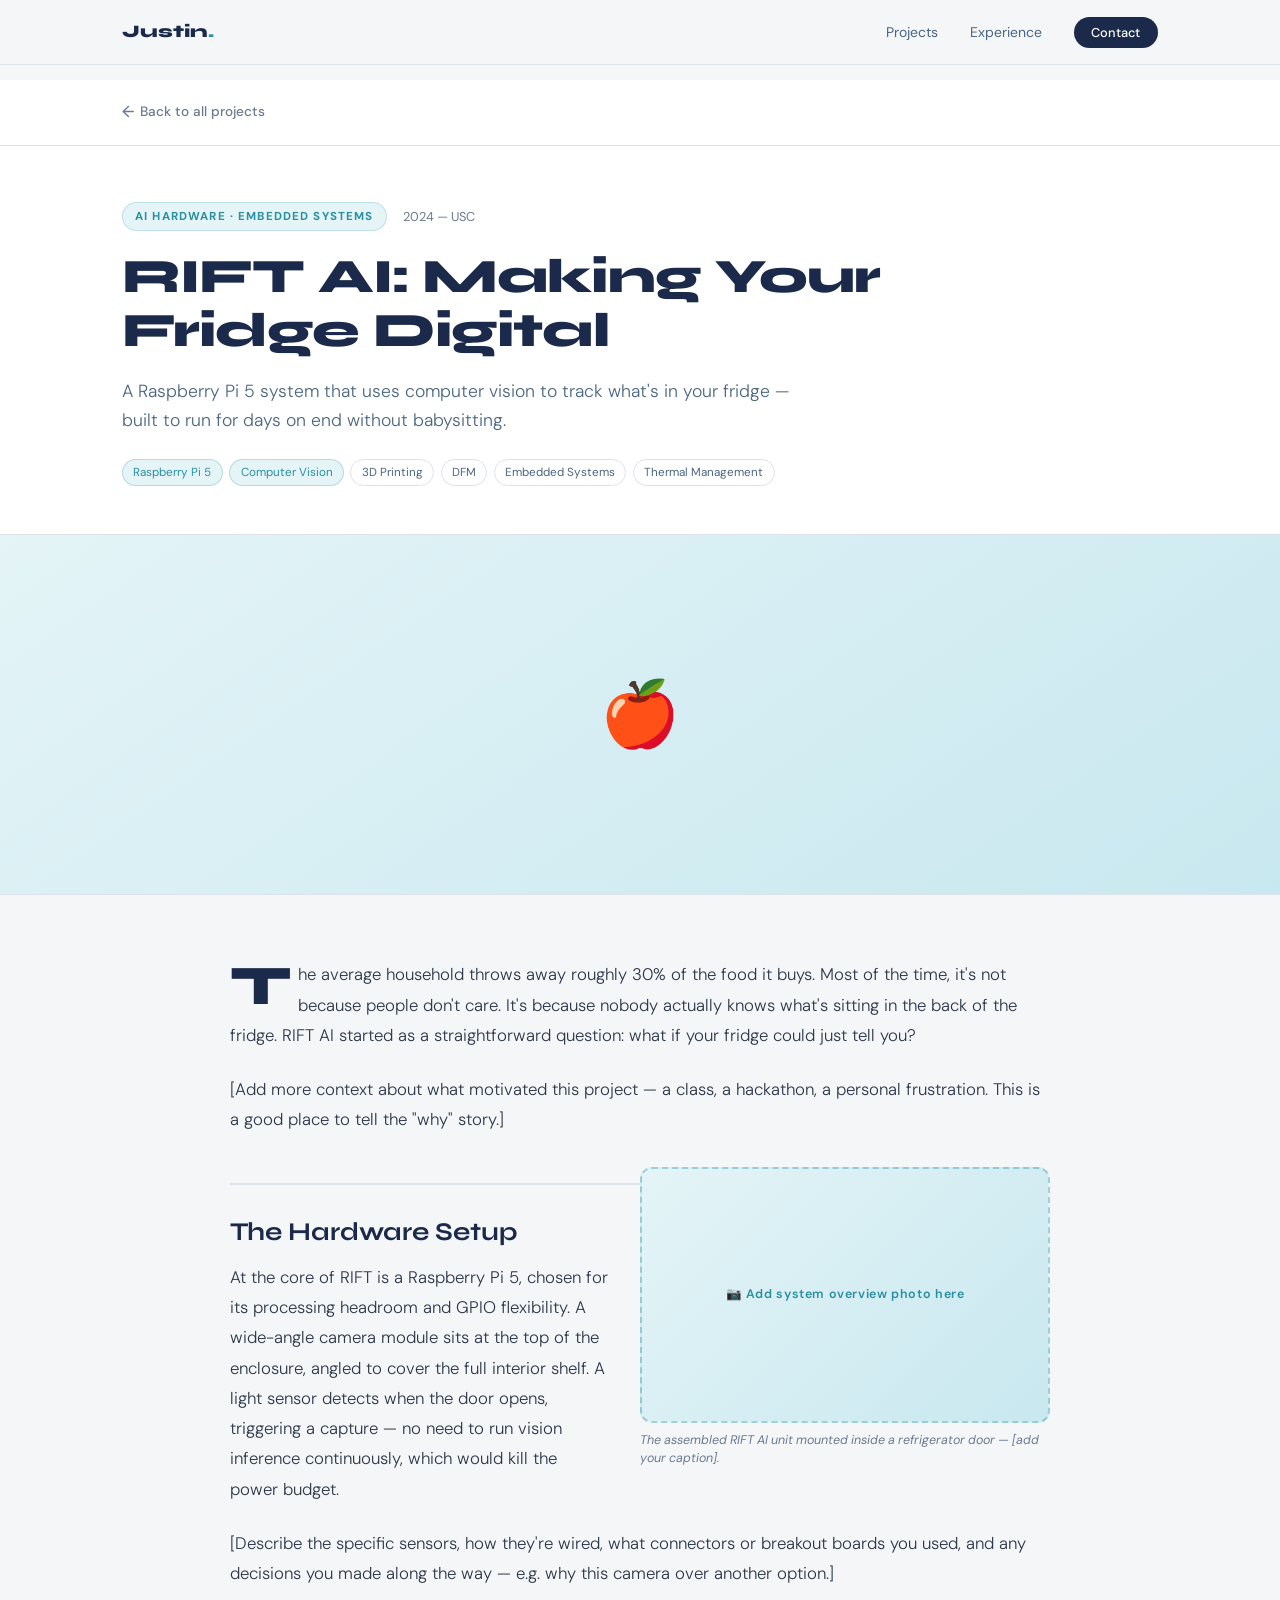
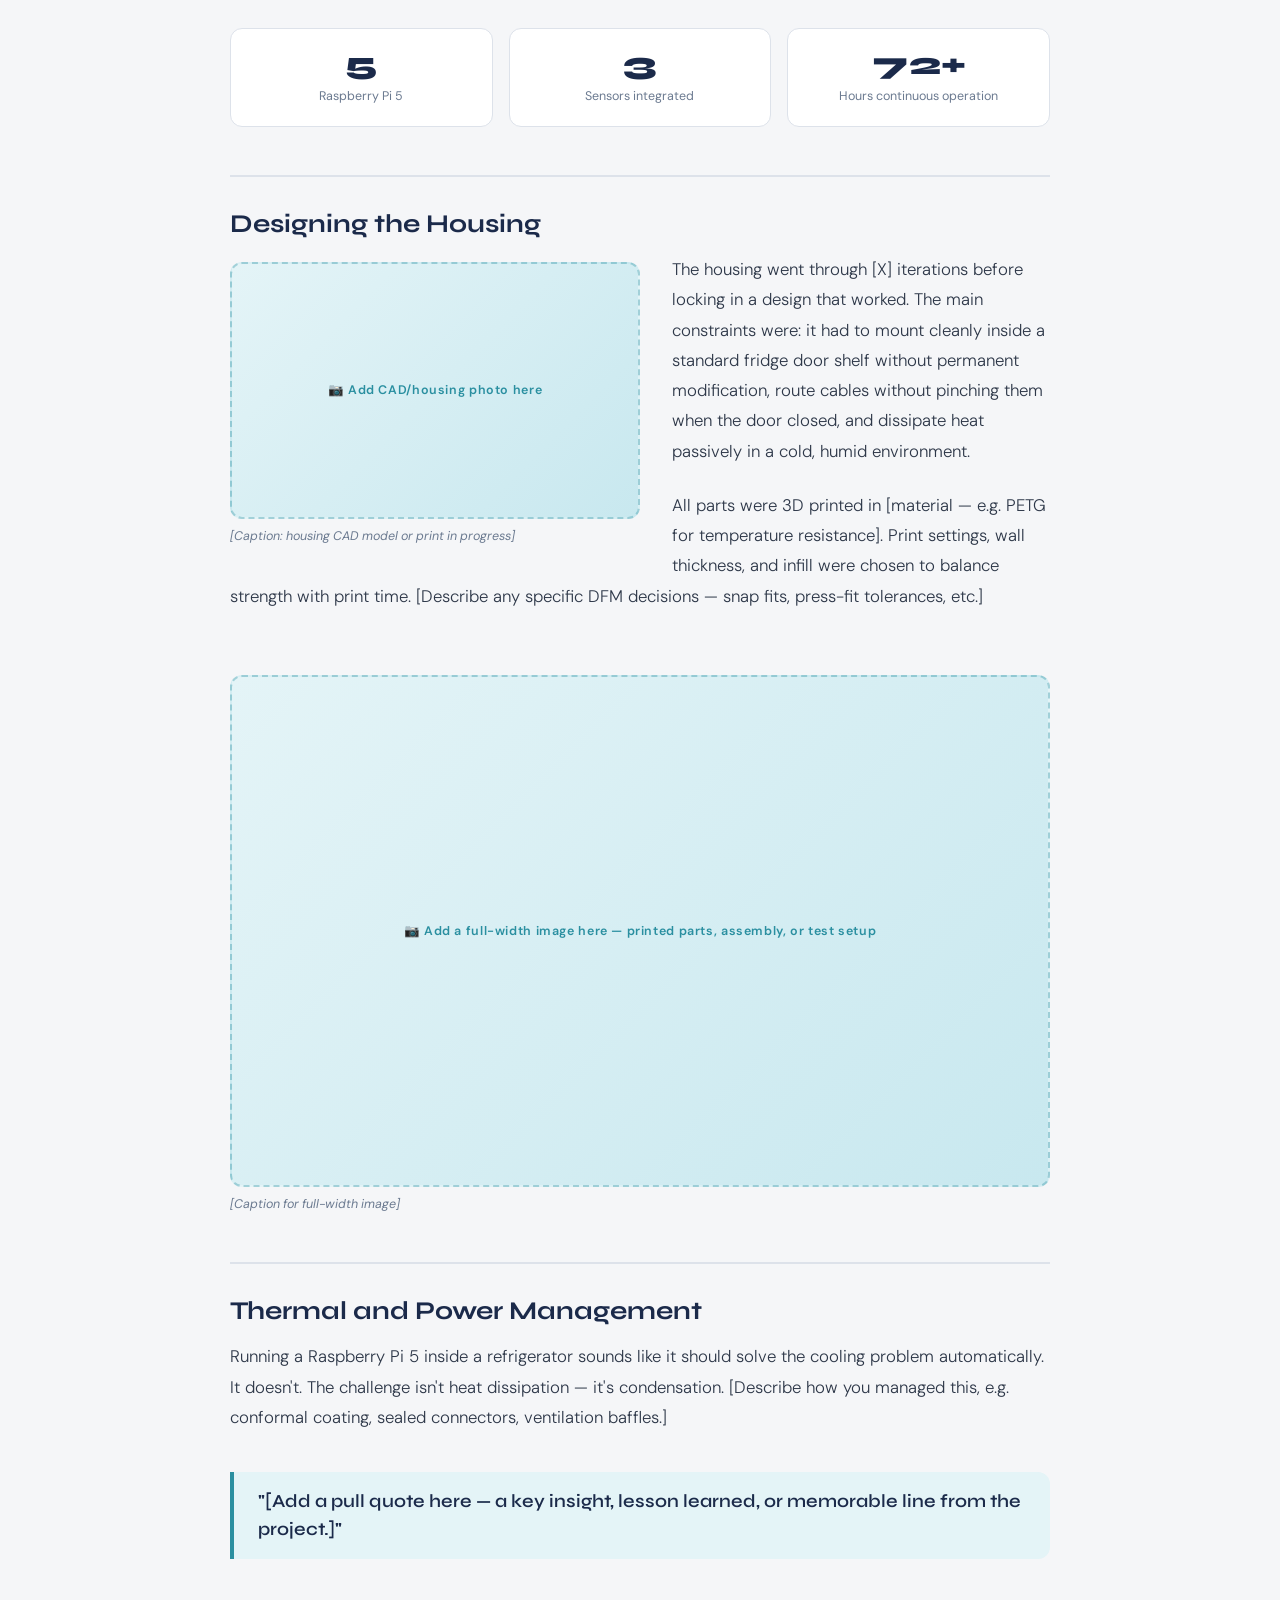
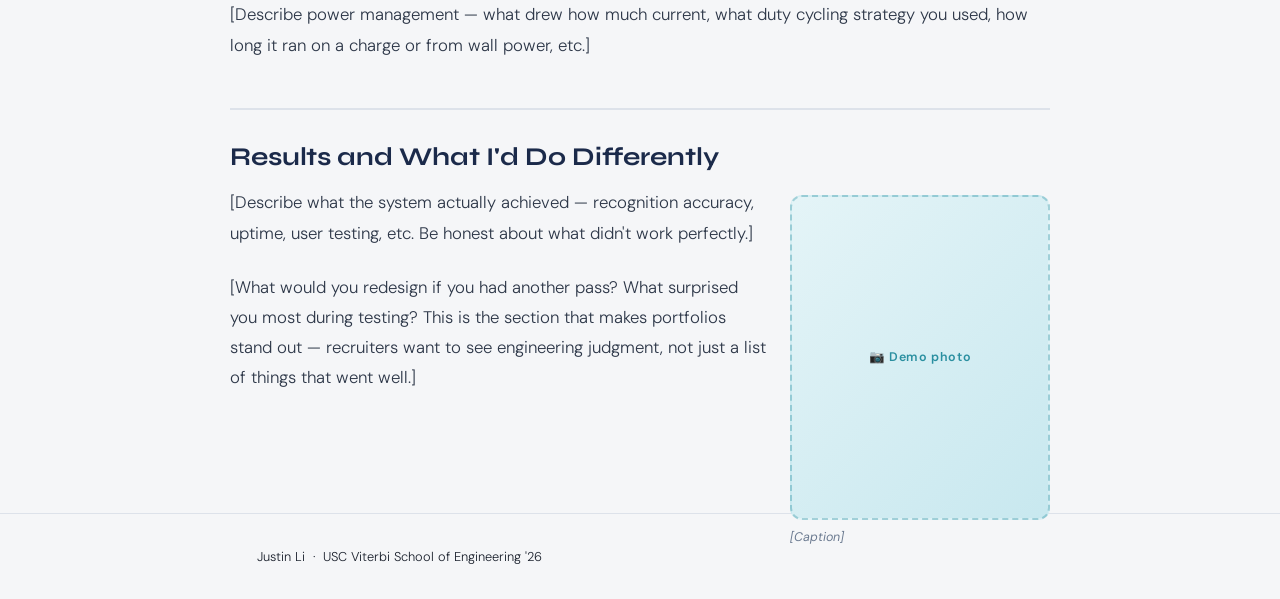
==== projects/rift-ai.html @ b32b49e5 "New" ====
<!DOCTYPE html>
<html lang="en">
<head>
  <meta charset="UTF-8" />
  <meta name="viewport" content="width=device-width, initial-scale=1.0" />
  <title>RIFT AI — Justin Li</title>
  <link rel="preconnect" href="https://fonts.googleapis.com" />
  <link rel="preconnect" href="https://fonts.gstatic.com" crossorigin />
  <link href="https://fonts.googleapis.com/css2?family=Syne:wght@400;500;600;700;800&family=DM+Sans:ital,opsz,wght@0,9..40,300;0,9..40,400;0,9..40,500;1,9..40,300&display=swap" rel="stylesheet" />
  <link rel="stylesheet" href="../style.css" />
  <link rel="stylesheet" href="project-style.css" />
</head>
<body class="project-page">

  <nav id="navbar">
    <div class="nav-inner">
      <a class="nav-logo" href="../index.html">Justin<span>.</span></a>
      <ul class="nav-links" id="navLinks">
        <li><a href="../index.html#projects">Projects</a></li>
        <li><a href="../index.html#experience">Experience</a></li>
        <li><a href="../index.html#contact" class="nav-cta">Contact</a></li>
      </ul>
      <div class="nav-toggle" id="navToggle"><span></span><span></span><span></span></div>
    </div>
  </nav>

  <div class="back-bar">
    <div class="container">
      <a href="../index.html#projects" class="back-link">Back to all projects</a>
    </div>
  </div>

  <div class="article-header">
    <div class="container">
      <div class="article-meta">
        <span class="article-category">AI Hardware · Embedded Systems</span>
        <span class="article-date">2024 — USC</span>
      </div>
      <h1 class="article-title">RIFT AI: Making Your Fridge Digital</h1>
      <p class="article-subtitle">A Raspberry Pi 5 system that uses computer vision to track what's in your fridge — built to run for days on end without babysitting.</p>
      <div class="article-tags">
        <span class="tag teal">Raspberry Pi 5</span>
        <span class="tag teal">Computer Vision</span>
        <span class="tag">3D Printing</span>
        <span class="tag">DFM</span>
        <span class="tag">Embedded Systems</span>
        <span class="tag">Thermal Management</span>
      </div>
    </div>
  </div>

  <!--
    HERO IMAGE — replace this with:
    <img src="../images/rift-hero.jpg" alt="RIFT AI device" class="article-hero-image" />
  -->
  <div class="article-hero-placeholder">🍎</div>

  <div class="article-body">
    <div class="container">
      <div class="article-content">

        <p class="lead-paragraph">
          <!-- EDIT: Replace this with your opening paragraph. Set the scene — what problem does this solve? -->
          The average household throws away roughly 30% of the food it buys. Most of the time, it's not because people don't care. It's because nobody actually knows what's sitting in the back of the fridge. RIFT AI started as a straightforward question: what if your fridge could just tell you?
        </p>

        <p>
          <!-- EDIT: Expand on the problem or motivation here. -->
          [Add more context about what motivated this project — a class, a hackathon, a personal frustration. This is a good place to tell the "why" story.]
        </p>

        <!-- IMAGE: float right alongside the next paragraph -->
        <figure class="img-right">
          <!--
            Replace with: <img src="../images/rift-overview.jpg" alt="RIFT AI system overview" />
          -->
          <div class="img-placeholder">📷 Add system overview photo here</div>
          <figcaption>The assembled RIFT AI unit mounted inside a refrigerator door — [add your caption].</figcaption>
        </figure>

        <h2>The Hardware Setup</h2>

        <p>
          <!-- EDIT: Describe the hardware you chose and why. -->
          At the core of RIFT is a Raspberry Pi 5, chosen for its processing headroom and GPIO flexibility. A wide-angle camera module sits at the top of the enclosure, angled to cover the full interior shelf. A light sensor detects when the door opens, triggering a capture — no need to run vision inference continuously, which would kill the power budget.
        </p>

        <p>
          <!-- EDIT: Go deeper on the technical tradeoffs. -->
          [Describe the specific sensors, how they're wired, what connectors or breakout boards you used, and any decisions you made along the way — e.g. why this camera over another option.]
        </p>

        <!-- STATS ROW: highlight key numbers -->
        <div class="stats-row">
          <div class="stat-box">
            <div class="num">5</div>
            <div class="desc">Raspberry Pi 5</div>
          </div>
          <div class="stat-box">
            <div class="num">3</div>
            <div class="desc">Sensors integrated</div>
          </div>
          <div class="stat-box">
            <div class="num">72+</div>
            <div class="desc">Hours continuous operation</div>
          </div>
          <!-- EDIT: Replace or add stat boxes with your real numbers -->
        </div>

        <h2>Designing the Housing</h2>

        <!-- IMAGE: float left -->
        <figure class="img-left">
          <!--
            Replace with: <img src="../images/rift-housing-cad.jpg" alt="CAD model of housing" />
          -->
          <div class="img-placeholder">📷 Add CAD/housing photo here</div>
          <figcaption>[Caption: housing CAD model or print in progress]</figcaption>
        </figure>

        <p>
          <!-- EDIT: Talk about the enclosure design process. -->
          The housing went through [X] iterations before locking in a design that worked. The main constraints were: it had to mount cleanly inside a standard fridge door shelf without permanent modification, route cables without pinching them when the door closed, and dissipate heat passively in a cold, humid environment.
        </p>

        <p>
          <!-- EDIT: DFM/print process details. -->
          All parts were 3D printed in [material — e.g. PETG for temperature resistance]. Print settings, wall thickness, and infill were chosen to balance strength with print time. [Describe any specific DFM decisions — snap fits, press-fit tolerances, etc.]
        </p>

        <div class="clearfix"></div>

        <!-- IMAGE: full width -->
        <figure class="img-center">
          <!--
            Replace with: <img src="../images/rift-printed-parts.jpg" alt="Printed parts layout" />
          -->
          <div class="img-placeholder">📷 Add a full-width image here — printed parts, assembly, or test setup</div>
          <figcaption>[Caption for full-width image]</figcaption>
        </figure>

        <h2>Thermal and Power Management</h2>

        <p>
          <!-- EDIT: Describe thermal strategy. -->
          Running a Raspberry Pi 5 inside a refrigerator sounds like it should solve the cooling problem automatically. It doesn't. The challenge isn't heat dissipation — it's condensation. [Describe how you managed this, e.g. conformal coating, sealed connectors, ventilation baffles.]
        </p>

        <div class="pullquote">
          <p>"[Add a pull quote here — a key insight, lesson learned, or memorable line from the project.]"</p>
        </div>

        <p>
          <!-- EDIT: Power strategy. -->
          [Describe power management — what drew how much current, what duty cycling strategy you used, how long it ran on a charge or from wall power, etc.]
        </p>

        <h2>Results and What I'd Do Differently</h2>

        <!-- IMAGE: small float right -->
        <figure class="img-small">
          <!--
            Replace with: <img src="../images/rift-demo.jpg" alt="RIFT in action" />
          -->
          <div class="img-placeholder tall">📷 Demo photo</div>
          <figcaption>[Caption]</figcaption>
        </figure>

        <p>
          <!-- EDIT: What worked, what didn't. Be specific. -->
          [Describe what the system actually achieved — recognition accuracy, uptime, user testing, etc. Be honest about what didn't work perfectly.]
        </p>

        <p>
          <!-- EDIT: Lessons learned. -->
          [What would you redesign if you had another pass? What surprised you most during testing? This is the section that makes portfolios stand out — recruiters want to see engineering judgment, not just a list of things that went well.]
        </p>

      </div>
    </div>
  </div>

  <footer>
    <p>Justin Li &nbsp;·&nbsp; USC Viterbi School of Engineering '26</p>
  </footer>

  <script>
    const navbar = document.getElementById('navbar');
    window.addEventListener('scroll', () => navbar.classList.toggle('scrolled', window.scrollY > 20));
    const toggle = document.getElementById('navToggle');
    const navLinks = document.getElementById('navLinks');
    toggle.addEventListener('click', () => navLinks.classList.toggle('open'));
    navLinks.querySelectorAll('a').forEach(l => l.addEventListener('click', () => navLinks.classList.remove('open')));
  </script>

</body>
</html>
---- style.css ----
/* ============================================================
   TOKENS
============================================================ */
:root {
  --bg:        #F5F6F8;
  --surface:   #FFFFFF;
  --navy:      #1B2A4A;
  --teal:      #2A8FA0;
  --teal-lt:   #E4F4F7;
  --slate:     #4A6680;
  --text:      #1A202C;
  --muted:     #6B7A90;
  --border:    #DDE2EA;
  --radius:    12px;
  --shadow:    0 2px 12px rgba(27,42,74,0.07);
  --shadow-lg: 0 8px 32px rgba(27,42,74,0.12);
  --transition: 0.25s cubic-bezier(0.4, 0, 0.2, 1);
}

/* ============================================================
   RESET & BASE
============================================================ */
*, *::before, *::after { box-sizing: border-box; margin: 0; padding: 0; }
html { scroll-behavior: smooth; font-size: 16px; }
body {
  font-family: 'DM Sans', sans-serif;
  background: var(--bg);
  color: var(--text);
  line-height: 1.65;
  -webkit-font-smoothing: antialiased;
}
img { max-width: 100%; display: block; }
a { color: inherit; text-decoration: none; }
ul { list-style: none; }

/* ============================================================
   TYPOGRAPHY
============================================================ */
h1, h2, h3, h4 {
  font-family: 'Syne', sans-serif;
  line-height: 1.15;
  color: var(--navy);
}
h1 { font-size: clamp(2.2rem, 5vw, 3.6rem); font-weight: 800; letter-spacing: -0.02em; }
h2 { font-size: clamp(1.5rem, 3vw, 2.2rem); font-weight: 700; }
h3 { font-size: 1.1rem; font-weight: 600; }
h4 { font-size: 0.85rem; font-weight: 600; letter-spacing: 0.08em; text-transform: uppercase; color: var(--teal); }
p  { font-weight: 300; color: var(--text); }

.label {
  font-family: 'Syne', sans-serif;
  font-size: 0.75rem;
  font-weight: 600;
  letter-spacing: 0.1em;
  text-transform: uppercase;
  color: var(--teal);
  display: block;
  margin-bottom: 0.5rem;
}

/* ============================================================
   LAYOUT
============================================================ */
.container { max-width: 1100px; margin: 0 auto; padding: 0 2rem; }
.section   { padding: 5rem 0; }

/* ============================================================
   NAV
============================================================ */
nav {
  position: fixed;
  top: 0; left: 0; right: 0;
  z-index: 100;
  background: rgba(245,246,248,0.92);
  backdrop-filter: blur(12px);
  -webkit-backdrop-filter: blur(12px);
  border-bottom: 1px solid var(--border);
  transition: box-shadow var(--transition);
}
nav.scrolled { box-shadow: var(--shadow); }
.nav-inner {
  max-width: 1100px;
  margin: 0 auto;
  padding: 0 2rem;
  height: 64px;
  display: flex;
  align-items: center;
  justify-content: space-between;
}
.nav-logo {
  font-family: 'Syne', sans-serif;
  font-weight: 800;
  font-size: 1.1rem;
  color: var(--navy);
}
.nav-logo span { color: var(--teal); }
.nav-links { display: flex; gap: 2rem; align-items: center; }
.nav-links a { font-size: 0.875rem; color: var(--slate); transition: color var(--transition); }
.nav-links a:hover { color: var(--navy); }
.nav-cta {
  background: var(--navy) !important;
  color: #fff !important;
  padding: 0.45rem 1.1rem;
  border-radius: 100px;
  font-size: 0.8rem !important;
  font-weight: 500 !important;
  transition: background var(--transition) !important;
}
.nav-cta:hover { background: var(--teal) !important; }
.nav-toggle {
  display: none;
  flex-direction: column;
  gap: 5px;
  cursor: pointer;
  padding: 4px;
}
.nav-toggle span { display: block; width: 22px; height: 2px; background: var(--navy); border-radius: 2px; }

/* ============================================================
   BUTTONS
============================================================ */
.btn {
  display: inline-flex;
  align-items: center;
  gap: 0.4rem;
  padding: 0.65rem 1.4rem;
  border-radius: 100px;
  font-size: 0.875rem;
  font-weight: 500;
  transition: all var(--transition);
  cursor: pointer;
  font-family: 'DM Sans', sans-serif;
  border: 2px solid transparent;
}
.btn-primary { background: var(--navy); color: #fff; border-color: var(--navy); }
.btn-primary:hover { background: var(--teal); border-color: var(--teal); }
.btn-outline { background: transparent; color: var(--navy); border-color: var(--border); }
.btn-outline:hover { border-color: var(--navy); background: var(--surface); }
.btn-ghost { background: transparent; color: var(--teal); border-color: var(--teal-lt); }
.btn-ghost:hover { background: var(--teal-lt); }

/* ============================================================
   TAGS
============================================================ */
.tag {
  background: var(--surface);
  border: 1px solid var(--border);
  color: var(--slate);
  font-size: 0.73rem;
  padding: 0.2rem 0.65rem;
  border-radius: 100px;
  font-weight: 400;
}
.tag.teal {
  background: var(--teal-lt);
  border-color: rgba(42,143,160,0.25);
  color: var(--teal);
}

/* ============================================================
   FOOTER
============================================================ */
footer {
  text-align: center;
  padding: 2rem;
  font-size: 0.8rem;
  color: var(--muted);
  border-top: 1px solid var(--border);
}

/* ============================================================
   FADE-UP ANIMATION
============================================================ */
.fade-up {
  opacity: 0;
  transform: translateY(20px);
  transition: opacity 0.55s ease, transform 0.55s ease;
}
.fade-up.visible { opacity: 1; transform: translateY(0); }

/* ============================================================
   RESPONSIVE NAV
============================================================ */
@media (max-width: 600px) {
  .nav-links { display: none; }
  .nav-links.open {
    display: flex;
    flex-direction: column;
    position: fixed;
    top: 64px; left: 0; right: 0;
    background: var(--surface);
    padding: 1.5rem 2rem;
    border-bottom: 1px solid var(--border);
    box-shadow: var(--shadow-lg);
    gap: 1.2rem;
    z-index: 99;
  }
  .nav-toggle { display: flex; }
}
---- projects/project-style.css ----
/* ============================================================
   PROJECT ARTICLE PAGE STYLES
   Inherits tokens from ../style.css — link both stylesheets
============================================================ */

/* ============================================================
   PAGE LAYOUT
============================================================ */
.project-page { padding-top: 80px; }

/* ============================================================
   BACK BUTTON
============================================================ */
.back-bar {
  padding: 1.2rem 0;
  border-bottom: 1px solid var(--border);
  background: var(--surface);
}

.back-link {
  display: inline-flex;
  align-items: center;
  gap: 0.4rem;
  font-size: 0.85rem;
  color: var(--muted);
  font-weight: 500;
  transition: color var(--transition);
}

.back-link:hover { color: var(--teal); }
.back-link::before { content: '←'; font-size: 1rem; }

/* ============================================================
   ARTICLE HEADER
============================================================ */
.article-header {
  background: var(--surface);
  border-bottom: 1px solid var(--border);
  padding: 3.5rem 0 3rem;
}

.article-meta {
  display: flex;
  align-items: center;
  gap: 1rem;
  flex-wrap: wrap;
  margin-bottom: 1.2rem;
}

.article-category {
  font-size: 0.72rem;
  font-weight: 700;
  letter-spacing: 0.1em;
  text-transform: uppercase;
  color: var(--teal);
  background: var(--teal-lt);
  padding: 0.25rem 0.75rem;
  border-radius: 100px;
  border: 1px solid rgba(42,143,160,0.2);
}

.article-date {
  font-size: 0.8rem;
  color: var(--muted);
}

.article-title {
  font-size: clamp(1.9rem, 4vw, 3rem);
  font-weight: 800;
  color: var(--navy);
  line-height: 1.12;
  margin-bottom: 1.2rem;
  max-width: 820px;
}

.article-subtitle {
  font-size: 1.1rem;
  color: var(--slate);
  font-weight: 300;
  line-height: 1.65;
  max-width: 680px;
  margin-bottom: 1.5rem;
}

.article-tags { display: flex; flex-wrap: wrap; gap: 0.4rem; }

/* ============================================================
   HERO IMAGE (full-width, below header)
============================================================ */
.article-hero-image {
  width: 100%;
  max-height: 520px;
  object-fit: cover;
  display: block;
  border-bottom: 1px solid var(--border);
}

/* Placeholder for hero image when none is provided */
.article-hero-placeholder {
  width: 100%;
  height: 360px;
  background: linear-gradient(145deg, var(--teal-lt), #C8E8EF);
  display: flex;
  align-items: center;
  justify-content: center;
  font-size: 4rem;
  border-bottom: 1px solid var(--border);
  color: var(--teal);
}

/* ============================================================
   ARTICLE BODY
============================================================ */
.article-body {
  padding: 4rem 0 6rem;
}

.article-content {
  max-width: 820px;
  margin: 0 auto;
}

/* ============================================================
   TYPOGRAPHY INSIDE ARTICLE
============================================================ */
.article-content p {
  font-size: 1.05rem;
  line-height: 1.8;
  color: #2D3748;
  margin-bottom: 1.5rem;
  font-weight: 300;
}

.article-content h2 {
  font-size: 1.6rem;
  font-weight: 700;
  color: var(--navy);
  margin: 3rem 0 1rem;
  padding-top: 2rem;
  border-top: 2px solid var(--border);
}

.article-content h2:first-child { border-top: none; padding-top: 0; margin-top: 0; }

.article-content h3 {
  font-size: 1.15rem;
  font-weight: 600;
  color: var(--navy);
  margin: 2rem 0 0.75rem;
}

/* Drop cap on first paragraph */
.article-content .lead-paragraph::first-letter {
  font-family: 'Syne', sans-serif;
  font-size: 3.5rem;
  font-weight: 800;
  color: var(--navy);
  float: left;
  line-height: 0.75;
  margin: 0.1em 0.1em 0 0;
}

/* ============================================================
   INLINE IMAGES
   Use these classes on <figure> elements throughout your article
============================================================ */

/* Image floated to the right, text wraps left */
figure.img-right {
  float: right;
  margin: 0.5rem 0 1.5rem 2rem;
  max-width: 420px;
  width: 50%;
}

/* Image floated to the left, text wraps right */
figure.img-left {
  float: left;
  margin: 0.5rem 2rem 1.5rem 0;
  max-width: 420px;
  width: 50%;
}

/* Full-width centered image — clears floats */
figure.img-center {
  clear: both;
  margin: 2.5rem 0;
  width: 100%;
}

/* Small image — about a third of the column */
figure.img-small {
  float: right;
  margin: 0.5rem 0 1.5rem 1.5rem;
  max-width: 260px;
  width: 35%;
}

/* Shared figure styles */
figure.img-right img,
figure.img-left img,
figure.img-center img,
figure.img-small img {
  width: 100%;
  border-radius: var(--radius);
  border: 1px solid var(--border);
  display: block;
  box-shadow: var(--shadow);
}

/* Caption */
figcaption {
  font-size: 0.78rem;
  color: var(--muted);
  margin-top: 0.5rem;
  line-height: 1.5;
  font-style: italic;
}

/* Image placeholder (remove when you add a real image) */
.img-placeholder {
  width: 100%;
  aspect-ratio: 16/10;
  background: linear-gradient(135deg, var(--teal-lt), #C8E8EF);
  border-radius: var(--radius);
  border: 2px dashed rgba(42,143,160,0.35);
  display: flex;
  flex-direction: column;
  align-items: center;
  justify-content: center;
  color: var(--teal);
  font-size: 0.78rem;
  font-weight: 600;
  letter-spacing: 0.05em;
  gap: 0.4rem;
}

.img-placeholder.tall { aspect-ratio: 4/5; }
.img-placeholder.square { aspect-ratio: 1/1; }

/* ============================================================
   CALLOUT / PULL QUOTE
============================================================ */
.pullquote {
  border-left: 4px solid var(--teal);
  padding: 1rem 1.5rem;
  margin: 2.5rem 0;
  background: var(--teal-lt);
  border-radius: 0 var(--radius) var(--radius) 0;
  clear: both;
}

.pullquote p {
  font-family: 'Syne', sans-serif;
  font-size: 1.15rem !important;
  font-weight: 600 !important;
  color: var(--navy) !important;
  line-height: 1.5 !important;
  margin: 0 !important;
}

/* ============================================================
   STATS ROW (highlight numbers inline)
============================================================ */
.stats-row {
  display: grid;
  grid-template-columns: repeat(auto-fit, minmax(140px, 1fr));
  gap: 1rem;
  margin: 2.5rem 0;
  clear: both;
}

.stat-box {
  background: var(--surface);
  border: 1px solid var(--border);
  border-radius: var(--radius);
  padding: 1.2rem;
  text-align: center;
}

.stat-box .num {
  font-family: 'Syne', sans-serif;
  font-size: 2rem;
  font-weight: 800;
  color: var(--navy);
  line-height: 1;
}

.stat-box .desc {
  font-size: 0.78rem;
  color: var(--muted);
  margin-top: 0.35rem;
}

/* ============================================================
   CLEARFIX (after floated images)
============================================================ */
.clearfix::after { content: ''; display: table; clear: both; }

/* ============================================================
   RESPONSIVE
============================================================ */
@media (max-width: 700px) {
  figure.img-right,
  figure.img-left,
  figure.img-small {
    float: none;
    width: 100%;
    max-width: 100%;
    margin: 1.5rem 0;
  }
  .article-content p { font-size: 1rem; }
}
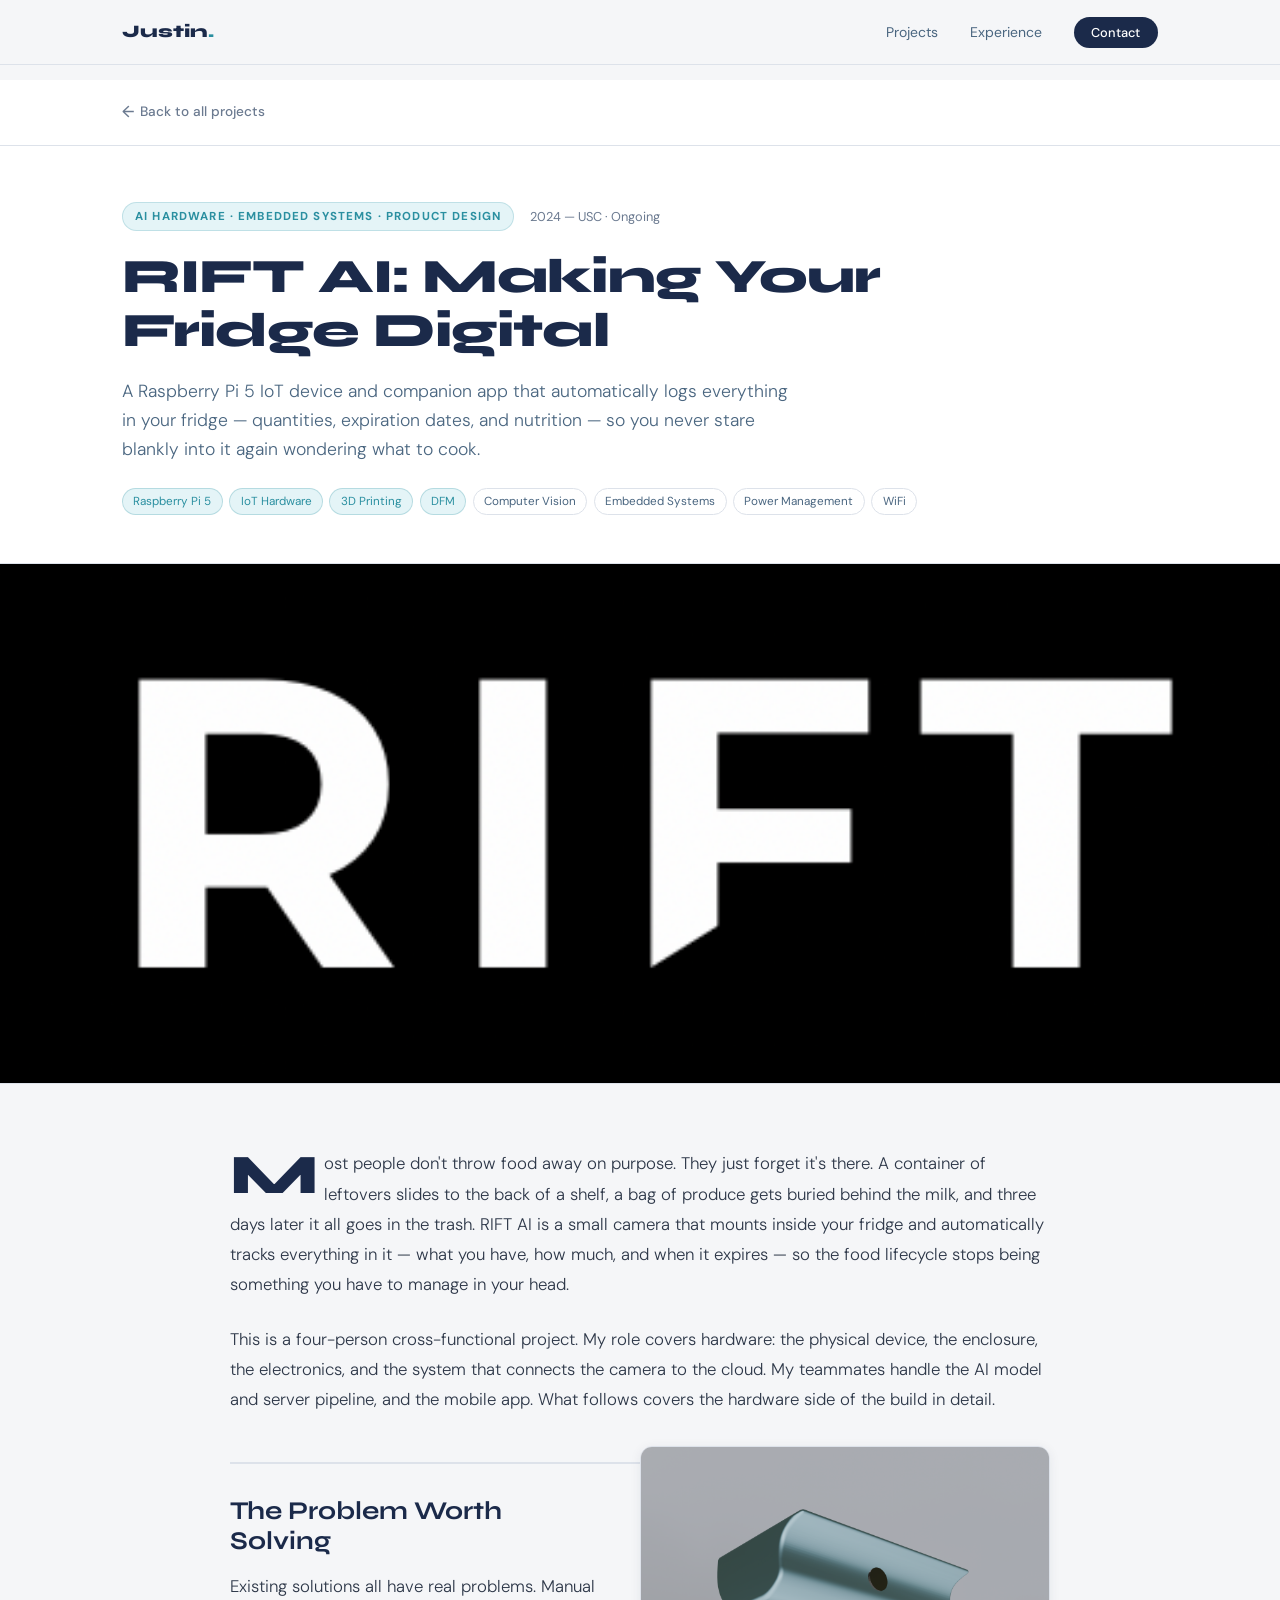
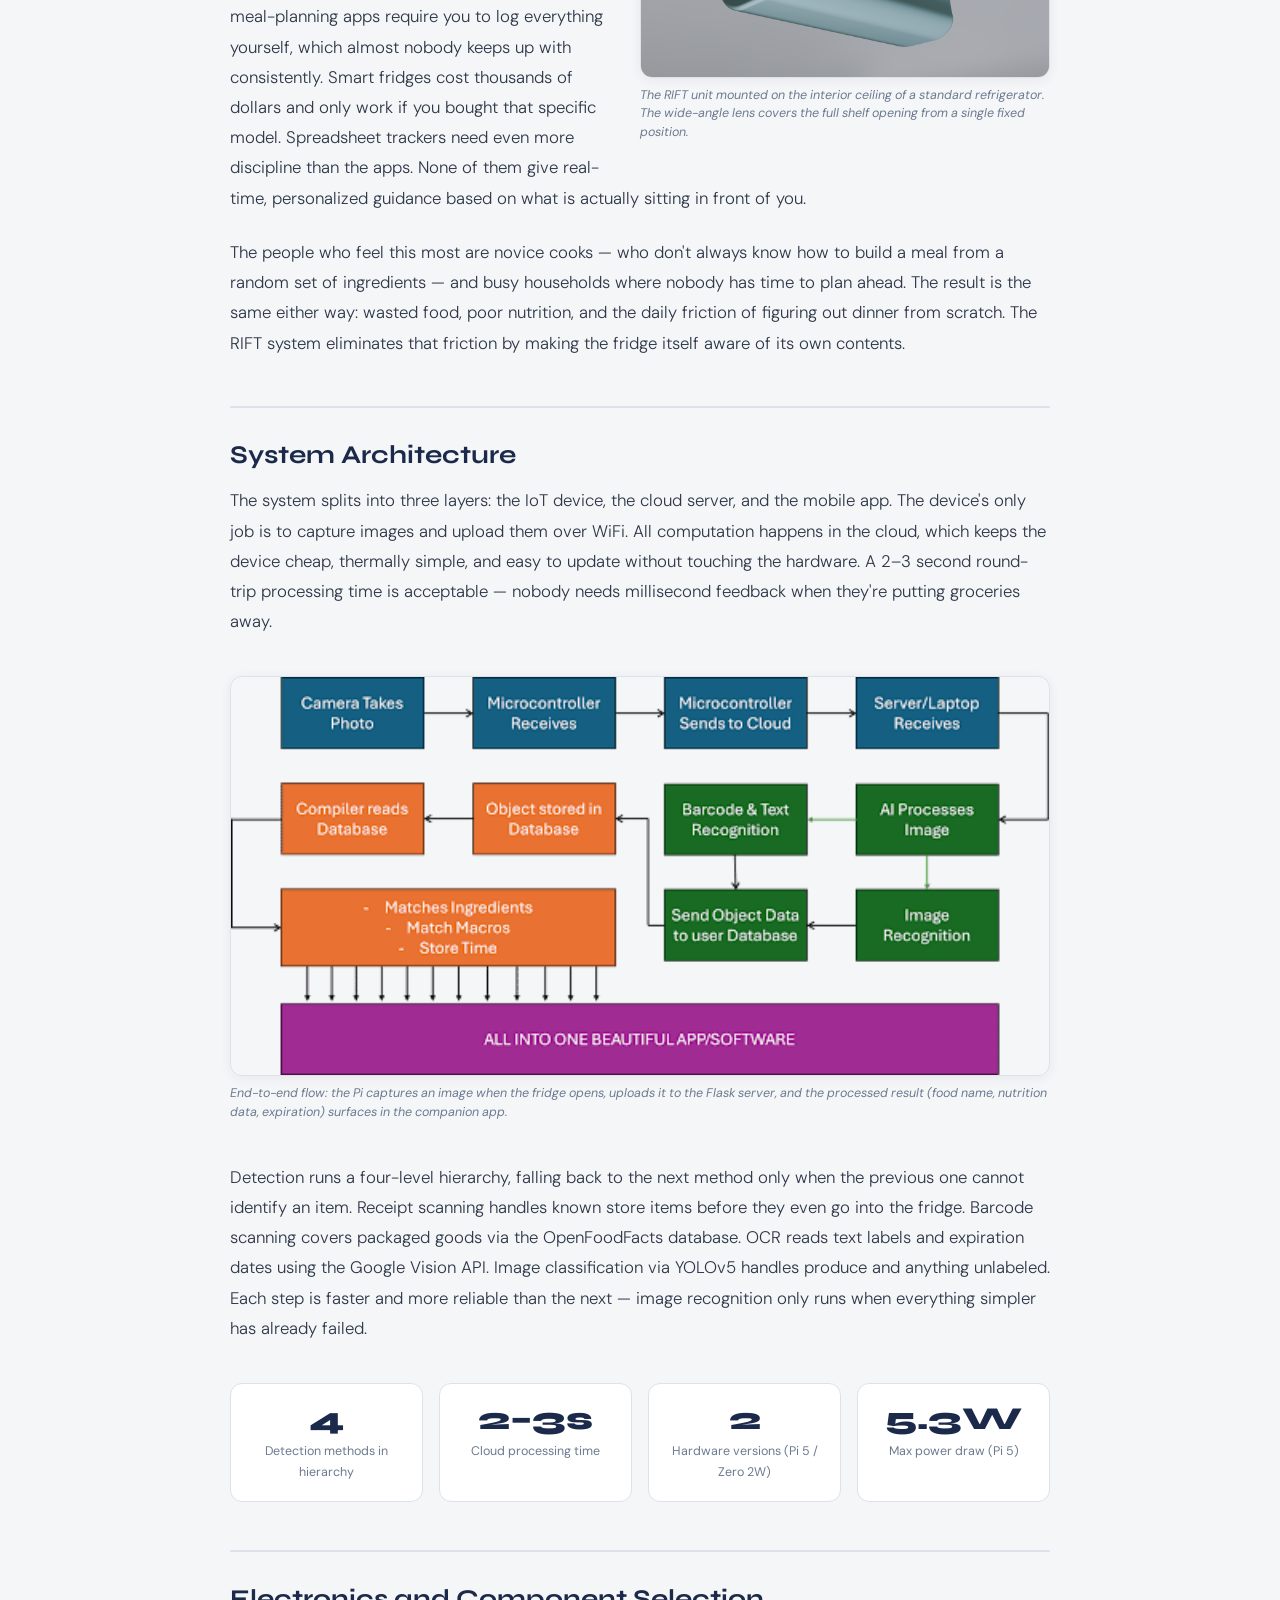
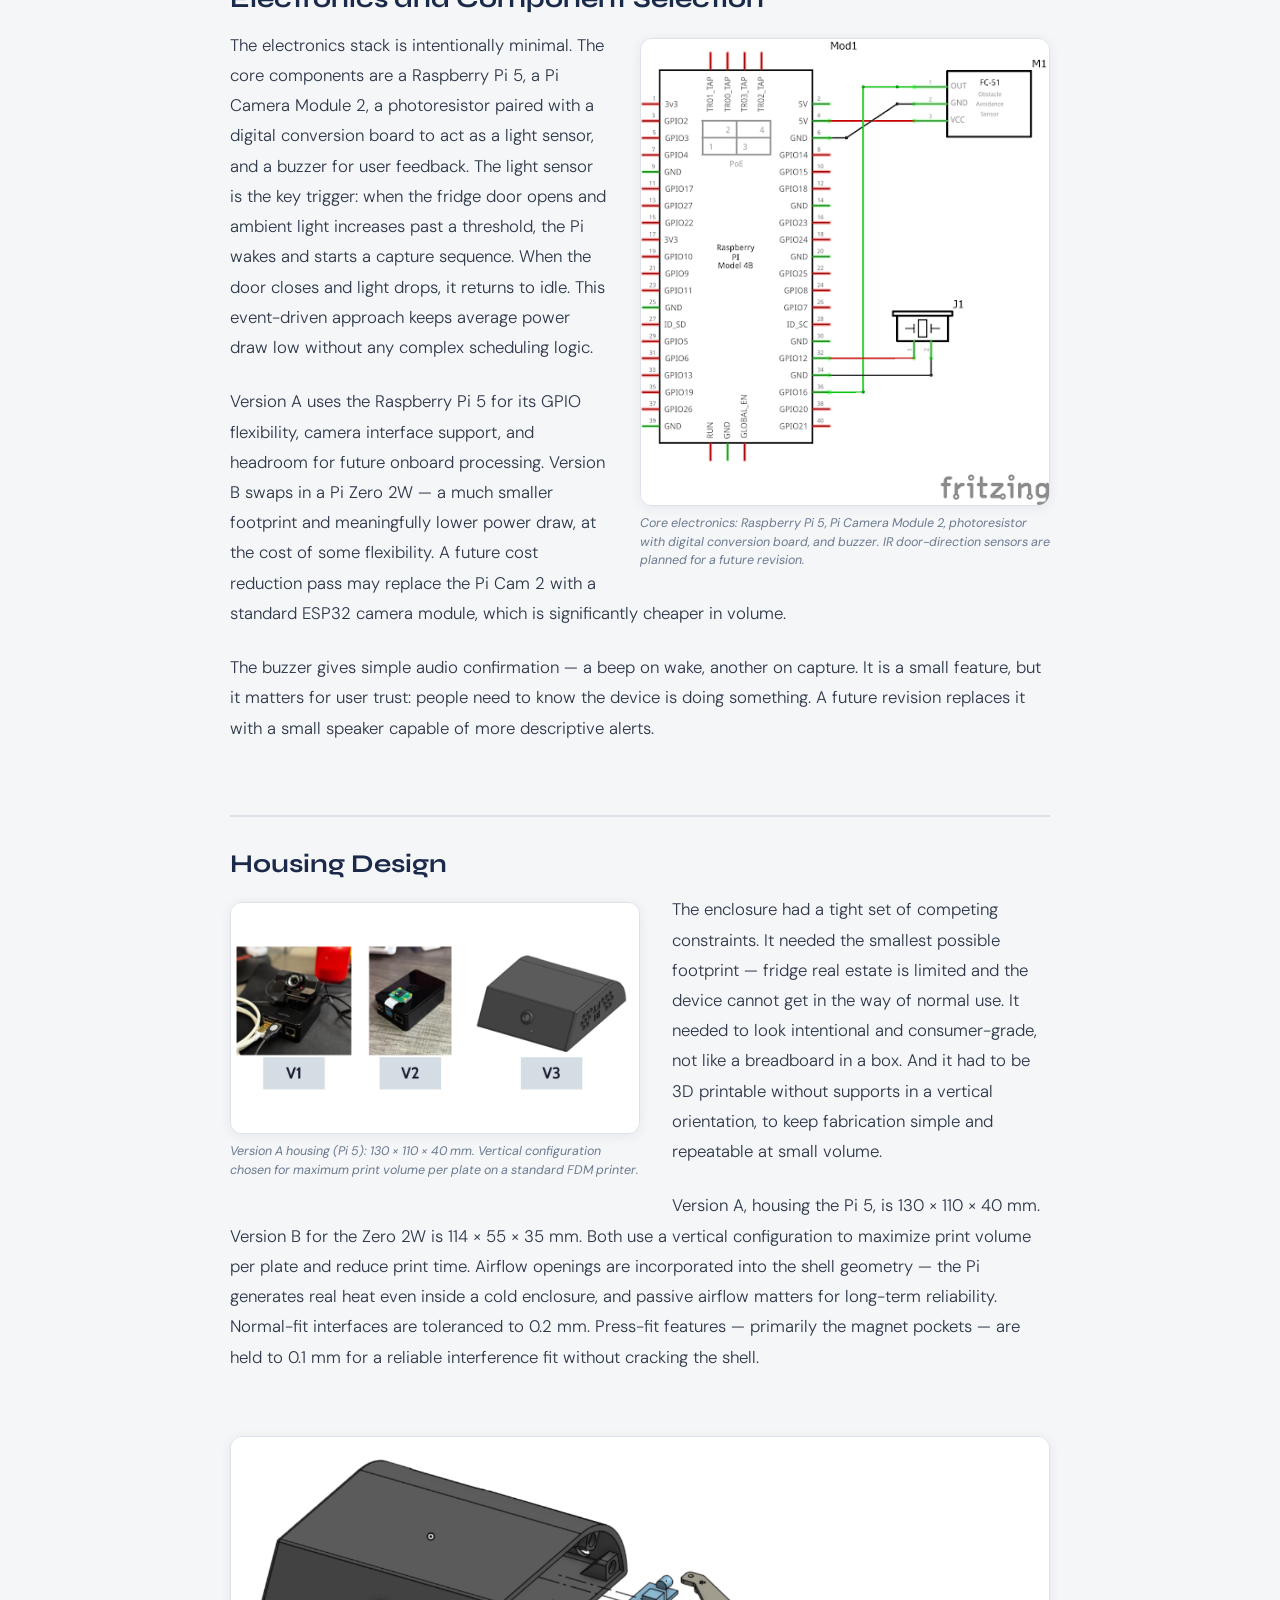
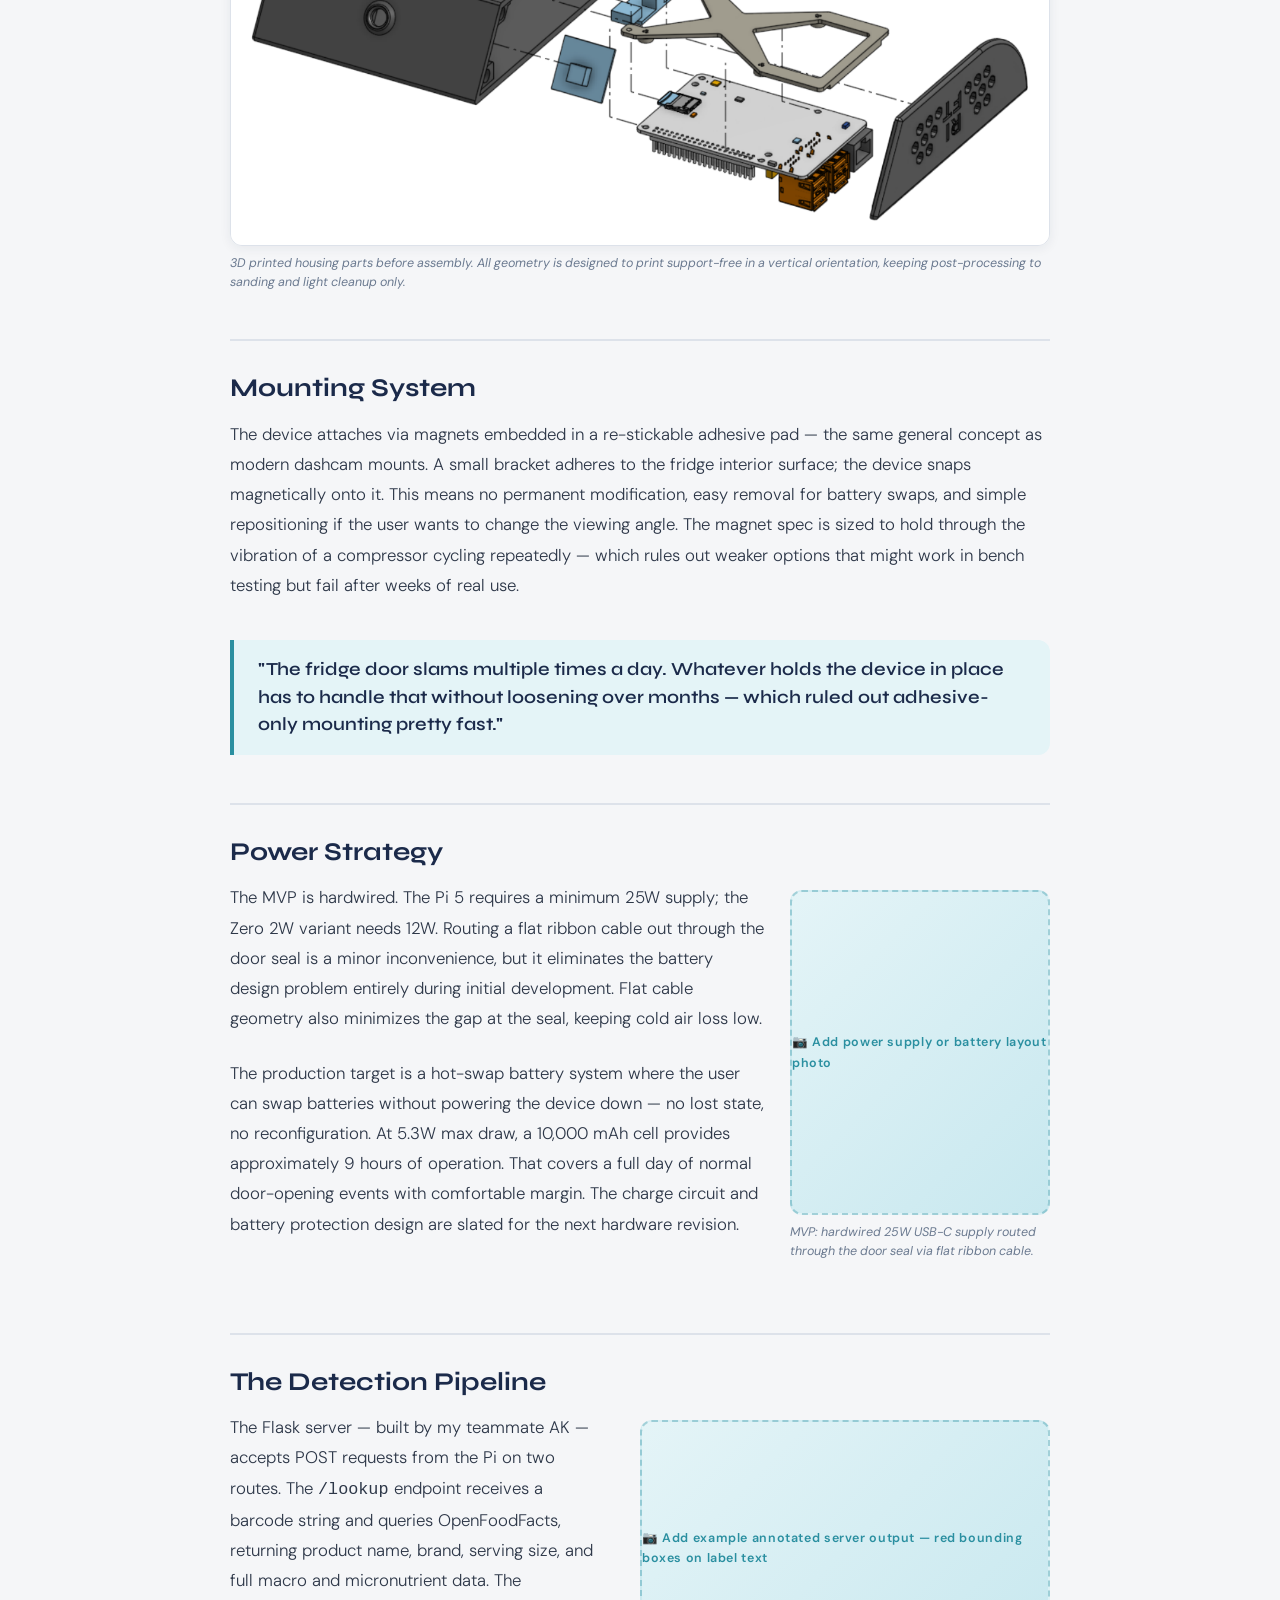
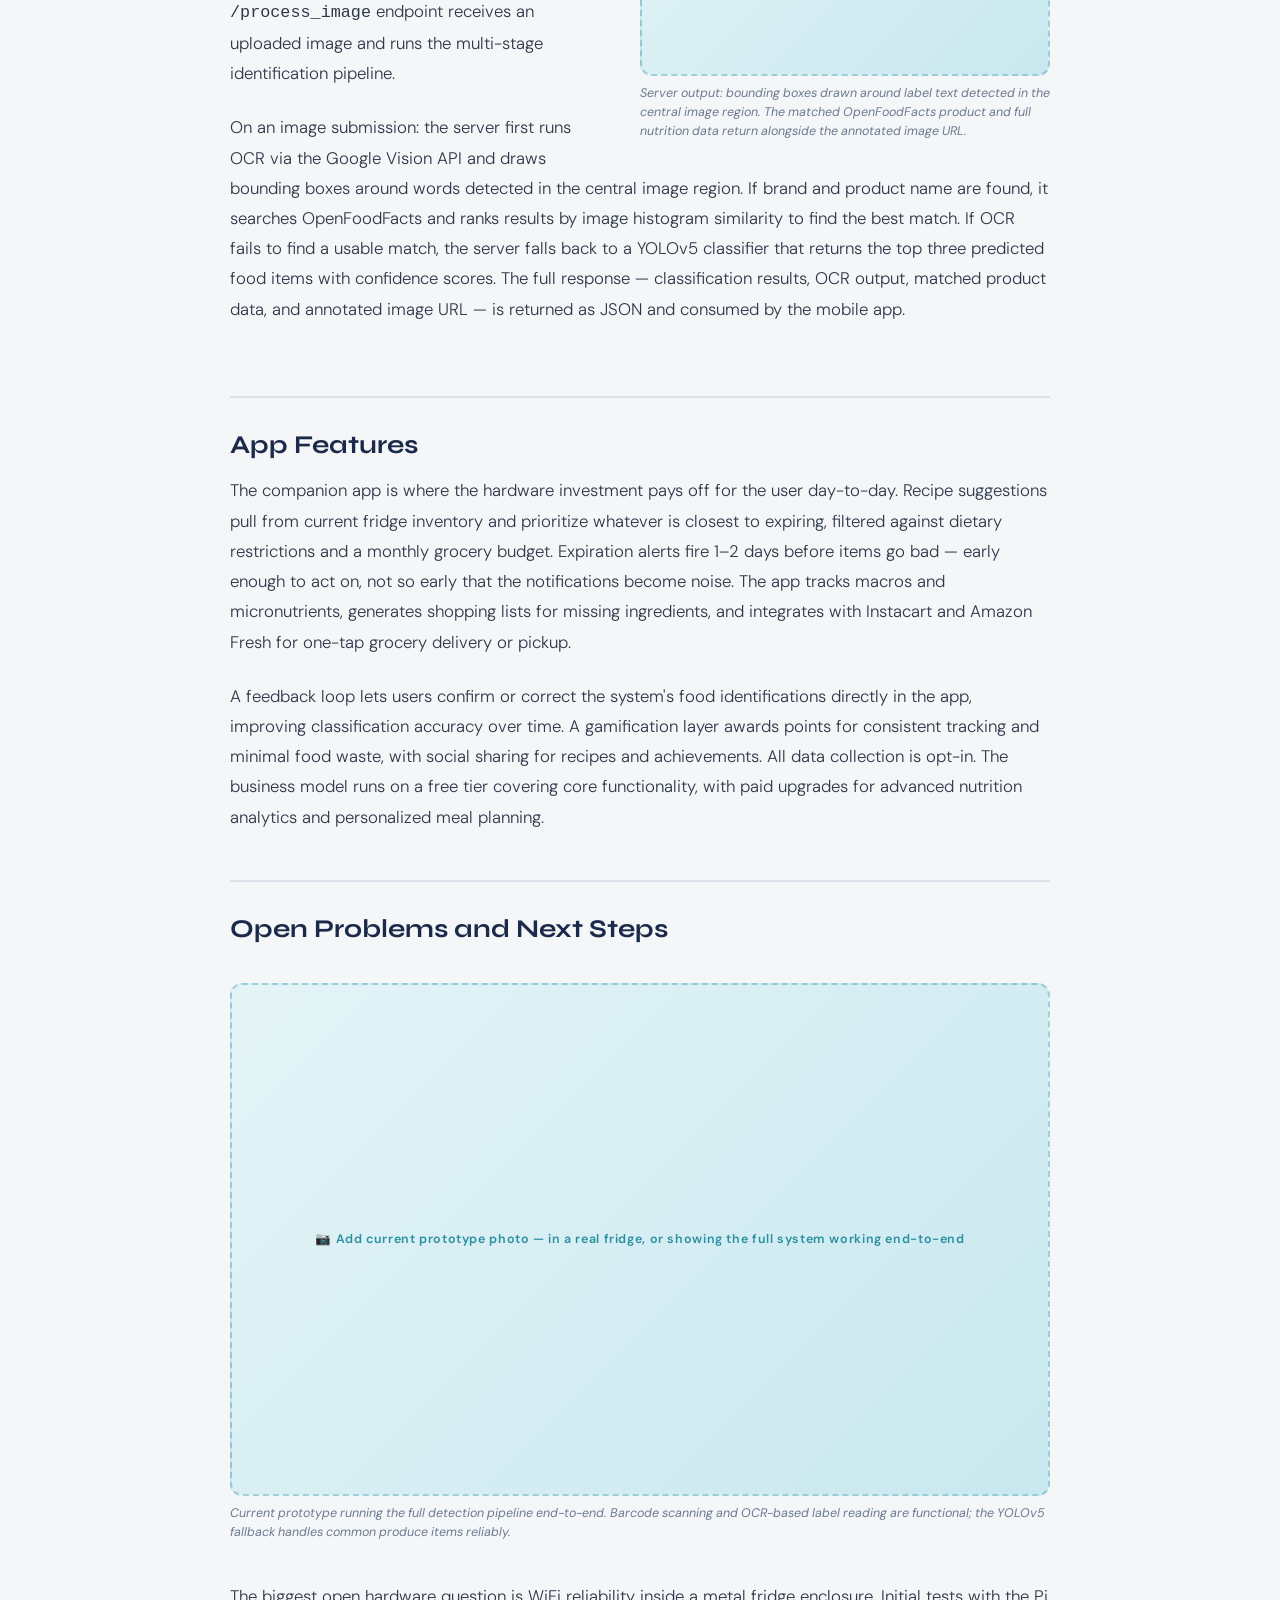
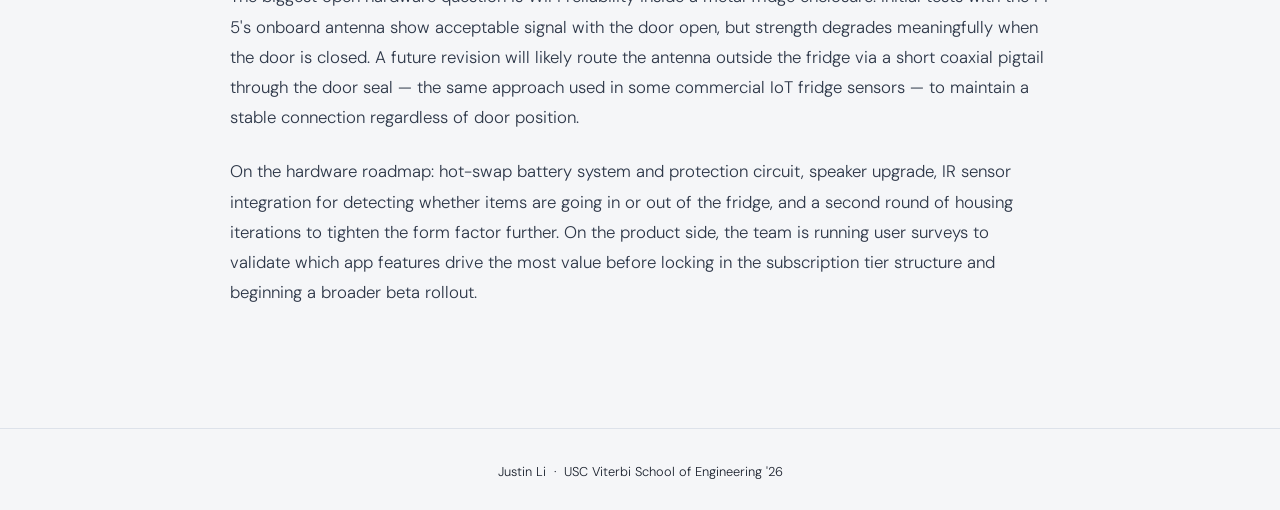
==== commit e63d4fc3: "Yes" ====
--- a/projects/rift-ai.html
+++ b/projects/rift-ai.html
@@ -33,147 +33,214 @@
   <div class="article-header">
     <div class="container">
       <div class="article-meta">
-        <span class="article-category">AI Hardware · Embedded Systems</span>
-        <span class="article-date">2024 — USC</span>
+        <span class="article-category">AI Hardware · Embedded Systems · Product Design</span>
+        <span class="article-date">2024 — USC · Ongoing</span>
       </div>
       <h1 class="article-title">RIFT AI: Making Your Fridge Digital</h1>
-      <p class="article-subtitle">A Raspberry Pi 5 system that uses computer vision to track what's in your fridge — built to run for days on end without babysitting.</p>
+      <p class="article-subtitle">A Raspberry Pi 5 IoT device and companion app that automatically logs everything in your fridge — quantities, expiration dates, and nutrition — so you never stare blankly into it again wondering what to cook.</p>
       <div class="article-tags">
         <span class="tag teal">Raspberry Pi 5</span>
-        <span class="tag teal">Computer Vision</span>
-        <span class="tag">3D Printing</span>
-        <span class="tag">DFM</span>
+        <span class="tag teal">IoT Hardware</span>
+        <span class="tag teal">3D Printing</span>
+        <span class="tag teal">DFM</span>
+        <span class="tag">Computer Vision</span>
         <span class="tag">Embedded Systems</span>
-        <span class="tag">Thermal Management</span>
+        <span class="tag">Power Management</span>
+        <span class="tag">WiFi</span>
       </div>
     </div>
   </div>
 
-  <!--
-    HERO IMAGE — replace this with:
-    <img src="../images/rift-hero.jpg" alt="RIFT AI device" class="article-hero-image" />
-  -->
-  <div class="article-hero-placeholder">🍎</div>
+    <img src="../images/rift_logo.png" alt="RIFT AI device mounted in refrigerator" class="article-hero-image" />
 
   <div class="article-body">
     <div class="container">
       <div class="article-content">
 
         <p class="lead-paragraph">
-          <!-- EDIT: Replace this with your opening paragraph. Set the scene — what problem does this solve? -->
-          The average household throws away roughly 30% of the food it buys. Most of the time, it's not because people don't care. It's because nobody actually knows what's sitting in the back of the fridge. RIFT AI started as a straightforward question: what if your fridge could just tell you?
-        </p>
-
-        <p>
-          <!-- EDIT: Expand on the problem or motivation here. -->
-          [Add more context about what motivated this project — a class, a hackathon, a personal frustration. This is a good place to tell the "why" story.]
-        </p>
-
-        <!-- IMAGE: float right alongside the next paragraph -->
+          Most people don't throw food away on purpose. They just forget it's there. A container of leftovers slides to the back of a shelf, a bag of produce gets buried behind the milk, and three days later it all goes in the trash. RIFT AI is a small camera that mounts inside your fridge and automatically tracks everything in it — what you have, how much, and when it expires — so the food lifecycle stops being something you have to manage in your head.
+        </p>
+
+        <p>
+          This is a four-person cross-functional project. My role covers hardware: the physical device, the enclosure, the electronics, and the system that connects the camera to the cloud. My teammates handle the AI model and server pipeline, and the mobile app. What follows covers the hardware side of the build in detail.
+        </p>
+
+        <!-- IMAGE: float right -->
+        <figure class="img-right">
+          <img src="../images/rift_iso.png" alt="RIFT AI unit mounted inside a fridge" />
+          <figcaption>The RIFT unit mounted on the interior ceiling of a standard refrigerator. The wide-angle lens covers the full shelf opening from a single fixed position.</figcaption>
+        </figure>
+
+        <h2>The Problem Worth Solving</h2>
+
+        <p>
+          Existing solutions all have real problems. Manual meal-planning apps require you to log everything yourself, which almost nobody keeps up with consistently. Smart fridges cost thousands of dollars and only work if you bought that specific model. Spreadsheet trackers need even more discipline than the apps. None of them give real-time, personalized guidance based on what is actually sitting in front of you.
+        </p>
+
+        <p>
+          The people who feel this most are novice cooks — who don't always know how to build a meal from a random set of ingredients — and busy households where nobody has time to plan ahead. The result is the same either way: wasted food, poor nutrition, and the daily friction of figuring out dinner from scratch. The RIFT system eliminates that friction by making the fridge itself aware of its own contents.
+        </p>
+
+        <h2>System Architecture</h2>
+
+        <p>
+          The system splits into three layers: the IoT device, the cloud server, and the mobile app. The device's only job is to capture images and upload them over WiFi. All computation happens in the cloud, which keeps the device cheap, thermally simple, and easy to update without touching the hardware. A 2–3 second round-trip processing time is acceptable — nobody needs millisecond feedback when they're putting groceries away.
+        </p>
+
+        <!-- IMAGE: full width — system diagram -->
+        <figure class="img-center">
+          <img src="../images/rift_flow.png" alt="RIFT system architecture diagram" />
+          <figcaption>End-to-end flow: the Pi captures an image when the fridge opens, uploads it to the Flask server, and the processed result (food name, nutrition data, expiration) surfaces in the companion app.</figcaption>
+        </figure>
+
+        <p>
+          Detection runs a four-level hierarchy, falling back to the next method only when the previous one cannot identify an item. Receipt scanning handles known store items before they even go into the fridge. Barcode scanning covers packaged goods via the OpenFoodFacts database. OCR reads text labels and expiration dates using the Google Vision API. Image classification via YOLOv5 handles produce and anything unlabeled. Each step is faster and more reliable than the next — image recognition only runs when everything simpler has already failed.
+        </p>
+
+        <div class="stats-row">
+          <div class="stat-box">
+            <div class="num">4</div>
+            <div class="desc">Detection methods in hierarchy</div>
+          </div>
+          <div class="stat-box">
+            <div class="num">2–3s</div>
+            <div class="desc">Cloud processing time</div>
+          </div>
+          <div class="stat-box">
+            <div class="num">2</div>
+            <div class="desc">Hardware versions (Pi 5 / Zero 2W)</div>
+          </div>
+          <div class="stat-box">
+            <div class="num">5.3W</div>
+            <div class="desc">Max power draw (Pi 5)</div>
+          </div>
+        </div>
+
+        <h2>Electronics and Component Selection</h2>
+
+        <!-- IMAGE: float right -->
+        <figure class="img-right">
+           <img src="../images/rift_wiring.png" alt="RIFT wiring diagram or assembled board" />
+          <figcaption>Core electronics: Raspberry Pi 5, Pi Camera Module 2, photoresistor with digital conversion board, and buzzer. IR door-direction sensors are planned for a future revision.</figcaption>
+        </figure>
+
+        <p>
+          The electronics stack is intentionally minimal. The core components are a Raspberry Pi 5, a Pi Camera Module 2, a photoresistor paired with a digital conversion board to act as a light sensor, and a buzzer for user feedback. The light sensor is the key trigger: when the fridge door opens and ambient light increases past a threshold, the Pi wakes and starts a capture sequence. When the door closes and light drops, it returns to idle. This event-driven approach keeps average power draw low without any complex scheduling logic.
+        </p>
+
+        <p>
+          Version A uses the Raspberry Pi 5 for its GPIO flexibility, camera interface support, and headroom for future onboard processing. Version B swaps in a Pi Zero 2W — a much smaller footprint and meaningfully lower power draw, at the cost of some flexibility. A future cost reduction pass may replace the Pi Cam 2 with a standard ESP32 camera module, which is significantly cheaper in volume.
+        </p>
+
+        <p>
+          The buzzer gives simple audio confirmation — a beep on wake, another on capture. It is a small feature, but it matters for user trust: people need to know the device is doing something. A future revision replaces it with a small speaker capable of more descriptive alerts.
+        </p>
+
+        <div class="clearfix"></div>
+
+        <h2>Housing Design</h2>
+
+        <!-- IMAGE: float left -->
+        <figure class="img-left">
+            <img src="../images/rift_housing_iteration.png" alt="RIFT housing CAD model" />
+          <figcaption>Version A housing (Pi 5): 130 × 110 × 40 mm. Vertical configuration chosen for maximum print volume per plate on a standard FDM printer.</figcaption>
+        </figure>
+
+        <p>
+          The enclosure had a tight set of competing constraints. It needed the smallest possible footprint — fridge real estate is limited and the device cannot get in the way of normal use. It needed to look intentional and consumer-grade, not like a breadboard in a box. And it had to be 3D printable without supports in a vertical orientation, to keep fabrication simple and repeatable at small volume.
+        </p>
+
+        <p>
+          Version A, housing the Pi 5, is 130 × 110 × 40 mm. Version B for the Zero 2W is 114 × 55 × 35 mm. Both use a vertical configuration to maximize print volume per plate and reduce print time. Airflow openings are incorporated into the shell geometry — the Pi generates real heat even inside a cold enclosure, and passive airflow matters for long-term reliability. Normal-fit interfaces are toleranced to 0.2 mm. Press-fit features — primarily the magnet pockets — are held to 0.1 mm for a reliable interference fit without cracking the shell.
+        </p>
+
+        <div class="clearfix"></div>
+
+        <!-- IMAGE: full width -->
+        <figure class="img-center">
+          <img src="../images/rift_v3_exploded.png" alt="RIFT printed housing parts laid out" />
+          <figcaption>3D printed housing parts before assembly. All geometry is designed to print support-free in a vertical orientation, keeping post-processing to sanding and light cleanup only.</figcaption>
+        </figure>
+
+        <h2>Mounting System</h2>
+
+        <p>
+          The device attaches via magnets embedded in a re-stickable adhesive pad — the same general concept as modern dashcam mounts. A small bracket adheres to the fridge interior surface; the device snaps magnetically onto it. This means no permanent modification, easy removal for battery swaps, and simple repositioning if the user wants to change the viewing angle. The magnet spec is sized to hold through the vibration of a compressor cycling repeatedly — which rules out weaker options that might work in bench testing but fail after weeks of real use.
+        </p>
+
+        <div class="pullquote">
+          <p>"The fridge door slams multiple times a day. Whatever holds the device in place has to handle that without loosening over months — which ruled out adhesive-only mounting pretty fast."</p>
+        </div>
+
+        <h2>Power Strategy</h2>
+
+        <!-- IMAGE: small float right -->
+        <figure class="img-small">
+          <!--
+            Replace with: <img src="../images/rift-power.jpg" alt="RIFT power supply setup" />
+          -->
+          <div class="img-placeholder tall">📷 Add power supply or battery layout photo</div>
+          <figcaption>MVP: hardwired 25W USB-C supply routed through the door seal via flat ribbon cable.</figcaption>
+        </figure>
+
+        <p>
+          The MVP is hardwired. The Pi 5 requires a minimum 25W supply; the Zero 2W variant needs 12W. Routing a flat ribbon cable out through the door seal is a minor inconvenience, but it eliminates the battery design problem entirely during initial development. Flat cable geometry also minimizes the gap at the seal, keeping cold air loss low.
+        </p>
+
+        <p>
+          The production target is a hot-swap battery system where the user can swap batteries without powering the device down — no lost state, no reconfiguration. At 5.3W max draw, a 10,000 mAh cell provides approximately 9 hours of operation. That covers a full day of normal door-opening events with comfortable margin. The charge circuit and battery protection design are slated for the next hardware revision.
+        </p>
+
+        <div class="clearfix"></div>
+
+        <h2>The Detection Pipeline</h2>
+
+        <!-- IMAGE: float right -->
         <figure class="img-right">
           <!--
-            Replace with: <img src="../images/rift-overview.jpg" alt="RIFT AI system overview" />
+            Replace with: <img src="../images/rift-annotated-output.jpg" alt="Annotated server output with bounding boxes" />
           -->
-          <div class="img-placeholder">📷 Add system overview photo here</div>
-          <figcaption>The assembled RIFT AI unit mounted inside a refrigerator door — [add your caption].</figcaption>
-        </figure>
-
-        <h2>The Hardware Setup</h2>
-
-        <p>
-          <!-- EDIT: Describe the hardware you chose and why. -->
-          At the core of RIFT is a Raspberry Pi 5, chosen for its processing headroom and GPIO flexibility. A wide-angle camera module sits at the top of the enclosure, angled to cover the full interior shelf. A light sensor detects when the door opens, triggering a capture — no need to run vision inference continuously, which would kill the power budget.
-        </p>
-
-        <p>
-          <!-- EDIT: Go deeper on the technical tradeoffs. -->
-          [Describe the specific sensors, how they're wired, what connectors or breakout boards you used, and any decisions you made along the way — e.g. why this camera over another option.]
-        </p>
-
-        <!-- STATS ROW: highlight key numbers -->
-        <div class="stats-row">
-          <div class="stat-box">
-            <div class="num">5</div>
-            <div class="desc">Raspberry Pi 5</div>
-          </div>
-          <div class="stat-box">
-            <div class="num">3</div>
-            <div class="desc">Sensors integrated</div>
-          </div>
-          <div class="stat-box">
-            <div class="num">72+</div>
-            <div class="desc">Hours continuous operation</div>
-          </div>
-          <!-- EDIT: Replace or add stat boxes with your real numbers -->
-        </div>
-
-        <h2>Designing the Housing</h2>
-
-        <!-- IMAGE: float left -->
-        <figure class="img-left">
-          <!--
-            Replace with: <img src="../images/rift-housing-cad.jpg" alt="CAD model of housing" />
-          -->
-          <div class="img-placeholder">📷 Add CAD/housing photo here</div>
-          <figcaption>[Caption: housing CAD model or print in progress]</figcaption>
-        </figure>
-
-        <p>
-          <!-- EDIT: Talk about the enclosure design process. -->
-          The housing went through [X] iterations before locking in a design that worked. The main constraints were: it had to mount cleanly inside a standard fridge door shelf without permanent modification, route cables without pinching them when the door closed, and dissipate heat passively in a cold, humid environment.
-        </p>
-
-        <p>
-          <!-- EDIT: DFM/print process details. -->
-          All parts were 3D printed in [material — e.g. PETG for temperature resistance]. Print settings, wall thickness, and infill were chosen to balance strength with print time. [Describe any specific DFM decisions — snap fits, press-fit tolerances, etc.]
-        </p>
-
-        <div class="clearfix"></div>
+          <div class="img-placeholder">📷 Add example annotated server output — red bounding boxes on label text</div>
+          <figcaption>Server output: bounding boxes drawn around label text detected in the central image region. The matched OpenFoodFacts product and full nutrition data return alongside the annotated image URL.</figcaption>
+        </figure>
+
+        <p>
+          The Flask server — built by my teammate AK — accepts POST requests from the Pi on two routes. The <code>/lookup</code> endpoint receives a barcode string and queries OpenFoodFacts, returning product name, brand, serving size, and full macro and micronutrient data. The <code>/process_image</code> endpoint receives an uploaded image and runs the multi-stage identification pipeline.
+        </p>
+
+        <p>
+          On an image submission: the server first runs OCR via the Google Vision API and draws bounding boxes around words detected in the central image region. If brand and product name are found, it searches OpenFoodFacts and ranks results by image histogram similarity to find the best match. If OCR fails to find a usable match, the server falls back to a YOLOv5 classifier that returns the top three predicted food items with confidence scores. The full response — classification results, OCR output, matched product data, and annotated image URL — is returned as JSON and consumed by the mobile app.
+        </p>
+
+        <div class="clearfix"></div>
+
+        <h2>App Features</h2>
+
+        <p>
+          The companion app is where the hardware investment pays off for the user day-to-day. Recipe suggestions pull from current fridge inventory and prioritize whatever is closest to expiring, filtered against dietary restrictions and a monthly grocery budget. Expiration alerts fire 1–2 days before items go bad — early enough to act on, not so early that the notifications become noise. The app tracks macros and micronutrients, generates shopping lists for missing ingredients, and integrates with Instacart and Amazon Fresh for one-tap grocery delivery or pickup.
+        </p>
+
+        <p>
+          A feedback loop lets users confirm or correct the system's food identifications directly in the app, improving classification accuracy over time. A gamification layer awards points for consistent tracking and minimal food waste, with social sharing for recipes and achievements. All data collection is opt-in. The business model runs on a free tier covering core functionality, with paid upgrades for advanced nutrition analytics and personalized meal planning.
+        </p>
+
+        <h2>Open Problems and Next Steps</h2>
 
         <!-- IMAGE: full width -->
         <figure class="img-center">
           <!--
-            Replace with: <img src="../images/rift-printed-parts.jpg" alt="Printed parts layout" />
+            Replace with: <img src="../images/rift-prototype-demo.jpg" alt="RIFT prototype in a real fridge" />
           -->
-          <div class="img-placeholder">📷 Add a full-width image here — printed parts, assembly, or test setup</div>
-          <figcaption>[Caption for full-width image]</figcaption>
-        </figure>
-
-        <h2>Thermal and Power Management</h2>
-
-        <p>
-          <!-- EDIT: Describe thermal strategy. -->
-          Running a Raspberry Pi 5 inside a refrigerator sounds like it should solve the cooling problem automatically. It doesn't. The challenge isn't heat dissipation — it's condensation. [Describe how you managed this, e.g. conformal coating, sealed connectors, ventilation baffles.]
-        </p>
-
-        <div class="pullquote">
-          <p>"[Add a pull quote here — a key insight, lesson learned, or memorable line from the project.]"</p>
-        </div>
-
-        <p>
-          <!-- EDIT: Power strategy. -->
-          [Describe power management — what drew how much current, what duty cycling strategy you used, how long it ran on a charge or from wall power, etc.]
-        </p>
-
-        <h2>Results and What I'd Do Differently</h2>
-
-        <!-- IMAGE: small float right -->
-        <figure class="img-small">
-          <!--
-            Replace with: <img src="../images/rift-demo.jpg" alt="RIFT in action" />
-          -->
-          <div class="img-placeholder tall">📷 Demo photo</div>
-          <figcaption>[Caption]</figcaption>
-        </figure>
-
-        <p>
-          <!-- EDIT: What worked, what didn't. Be specific. -->
-          [Describe what the system actually achieved — recognition accuracy, uptime, user testing, etc. Be honest about what didn't work perfectly.]
-        </p>
-
-        <p>
-          <!-- EDIT: Lessons learned. -->
-          [What would you redesign if you had another pass? What surprised you most during testing? This is the section that makes portfolios stand out — recruiters want to see engineering judgment, not just a list of things that went well.]
+          <div class="img-placeholder">📷 Add current prototype photo — in a real fridge, or showing the full system working end-to-end</div>
+          <figcaption>Current prototype running the full detection pipeline end-to-end. Barcode scanning and OCR-based label reading are functional; the YOLOv5 fallback handles common produce items reliably.</figcaption>
+        </figure>
+
+        <p>
+          The biggest open hardware question is WiFi reliability inside a metal fridge enclosure. Initial tests with the Pi 5's onboard antenna show acceptable signal with the door open, but strength degrades meaningfully when the door is closed. A future revision will likely route the antenna outside the fridge via a short coaxial pigtail through the door seal — the same approach used in some commercial IoT fridge sensors — to maintain a stable connection regardless of door position.
+        </p>
+
+        <p>
+          On the hardware roadmap: hot-swap battery system and protection circuit, speaker upgrade, IR sensor integration for detecting whether items are going in or out of the fridge, and a second round of housing iterations to tighten the form factor further. On the product side, the team is running user surveys to validate which app features drive the most value before locking in the subscription tier structure and beginning a broader beta rollout.
         </p>
 
       </div>
